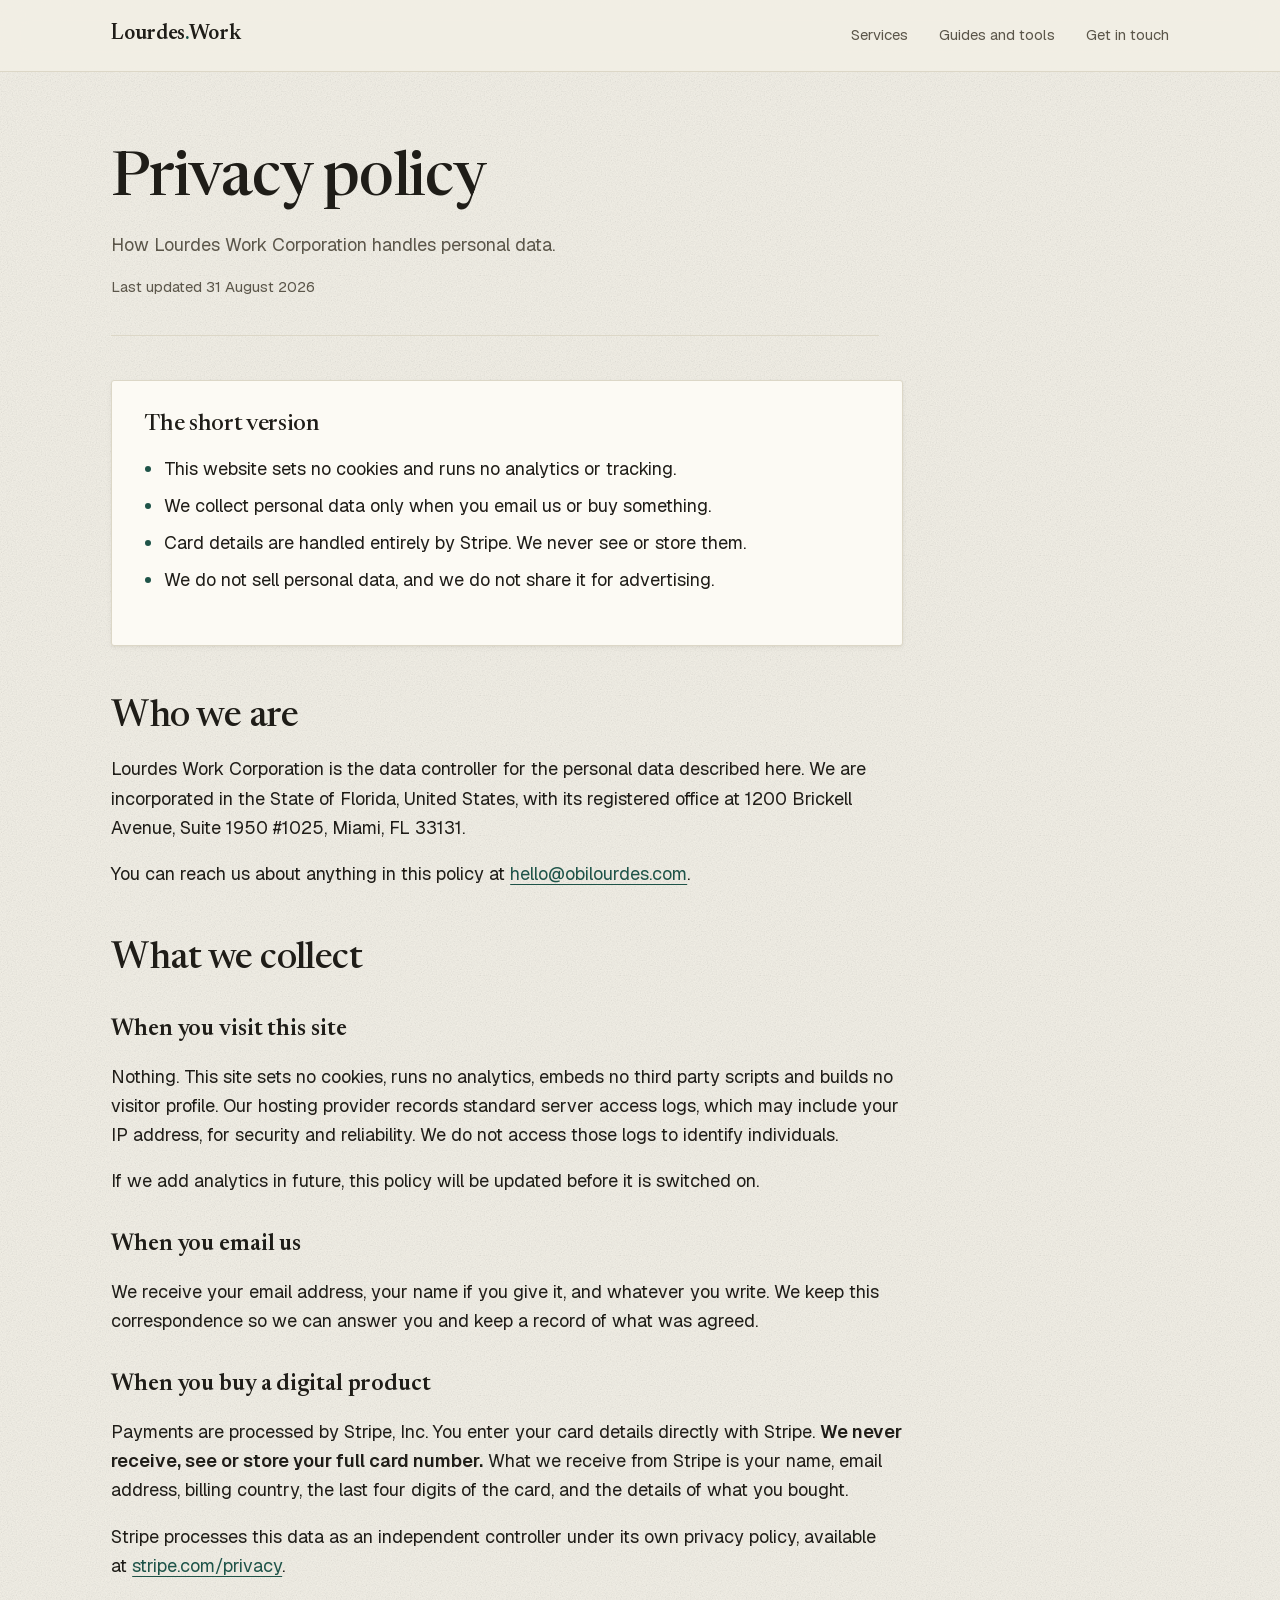
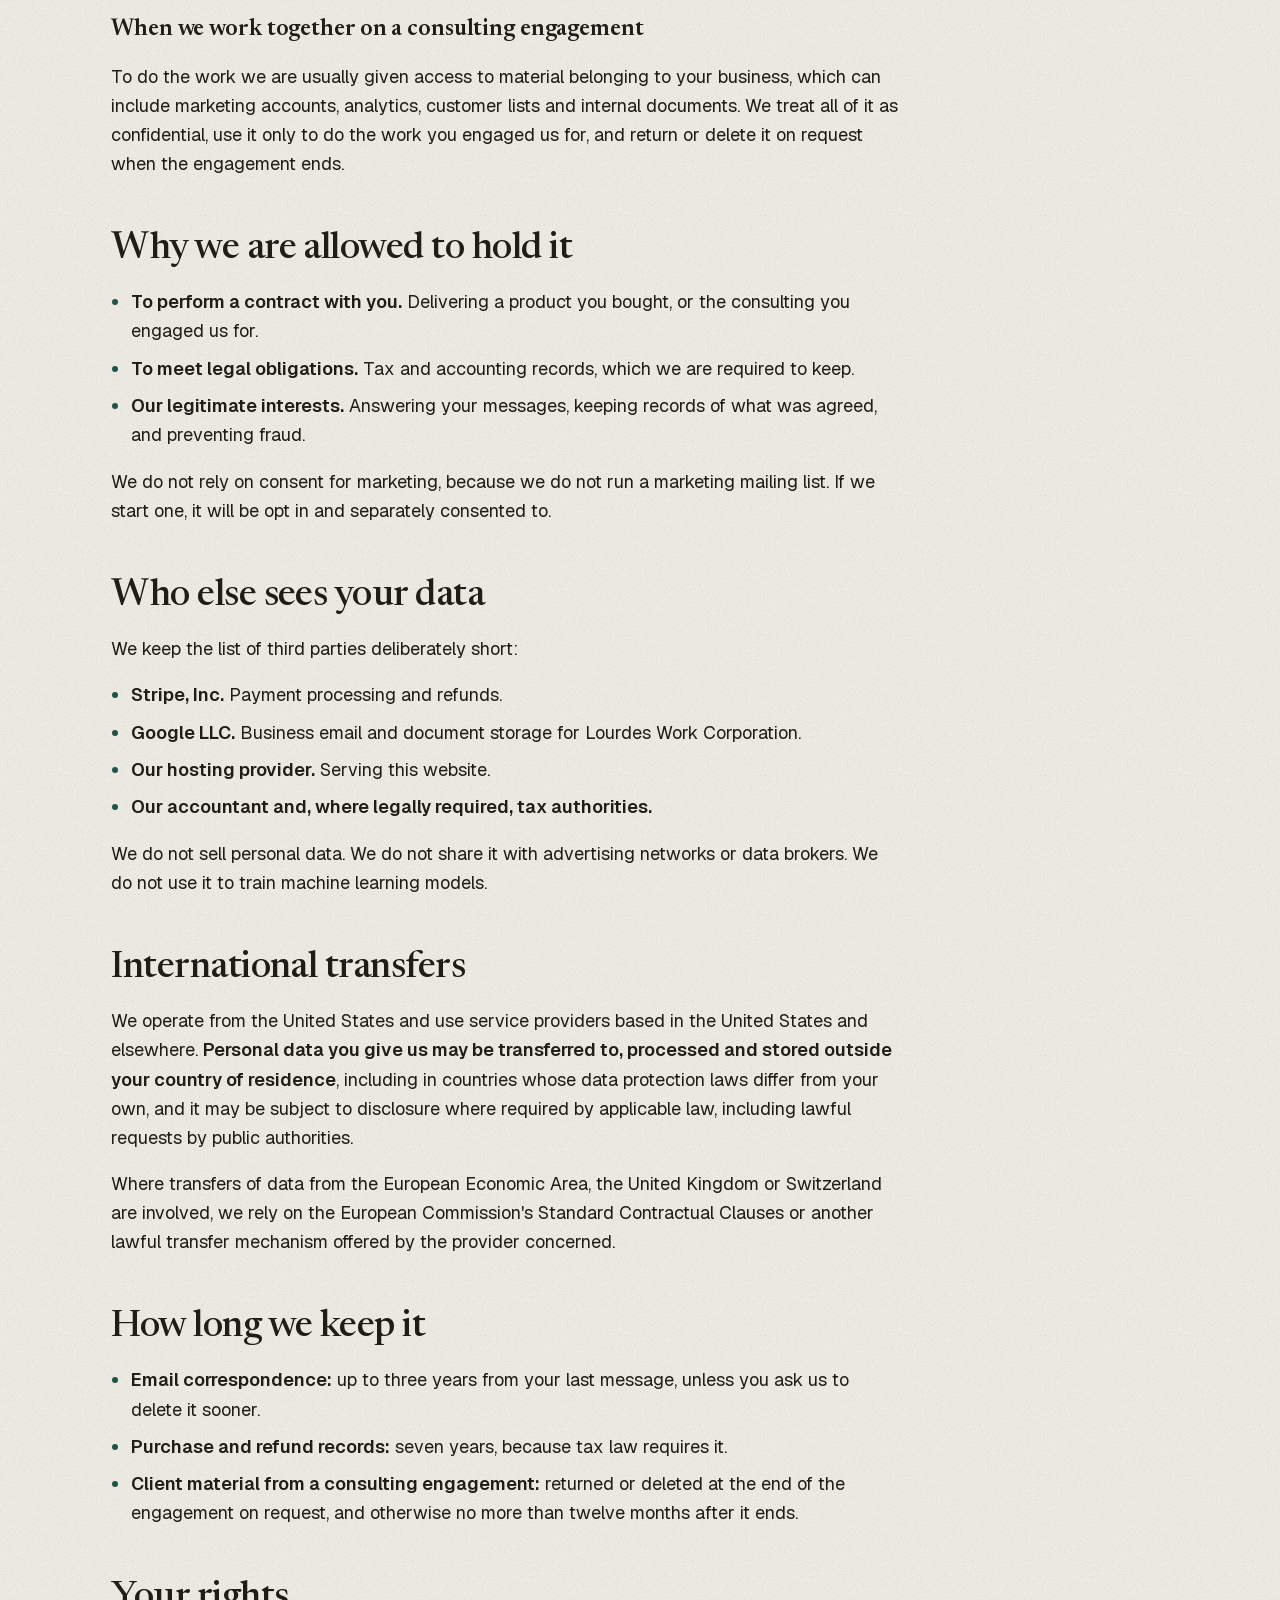
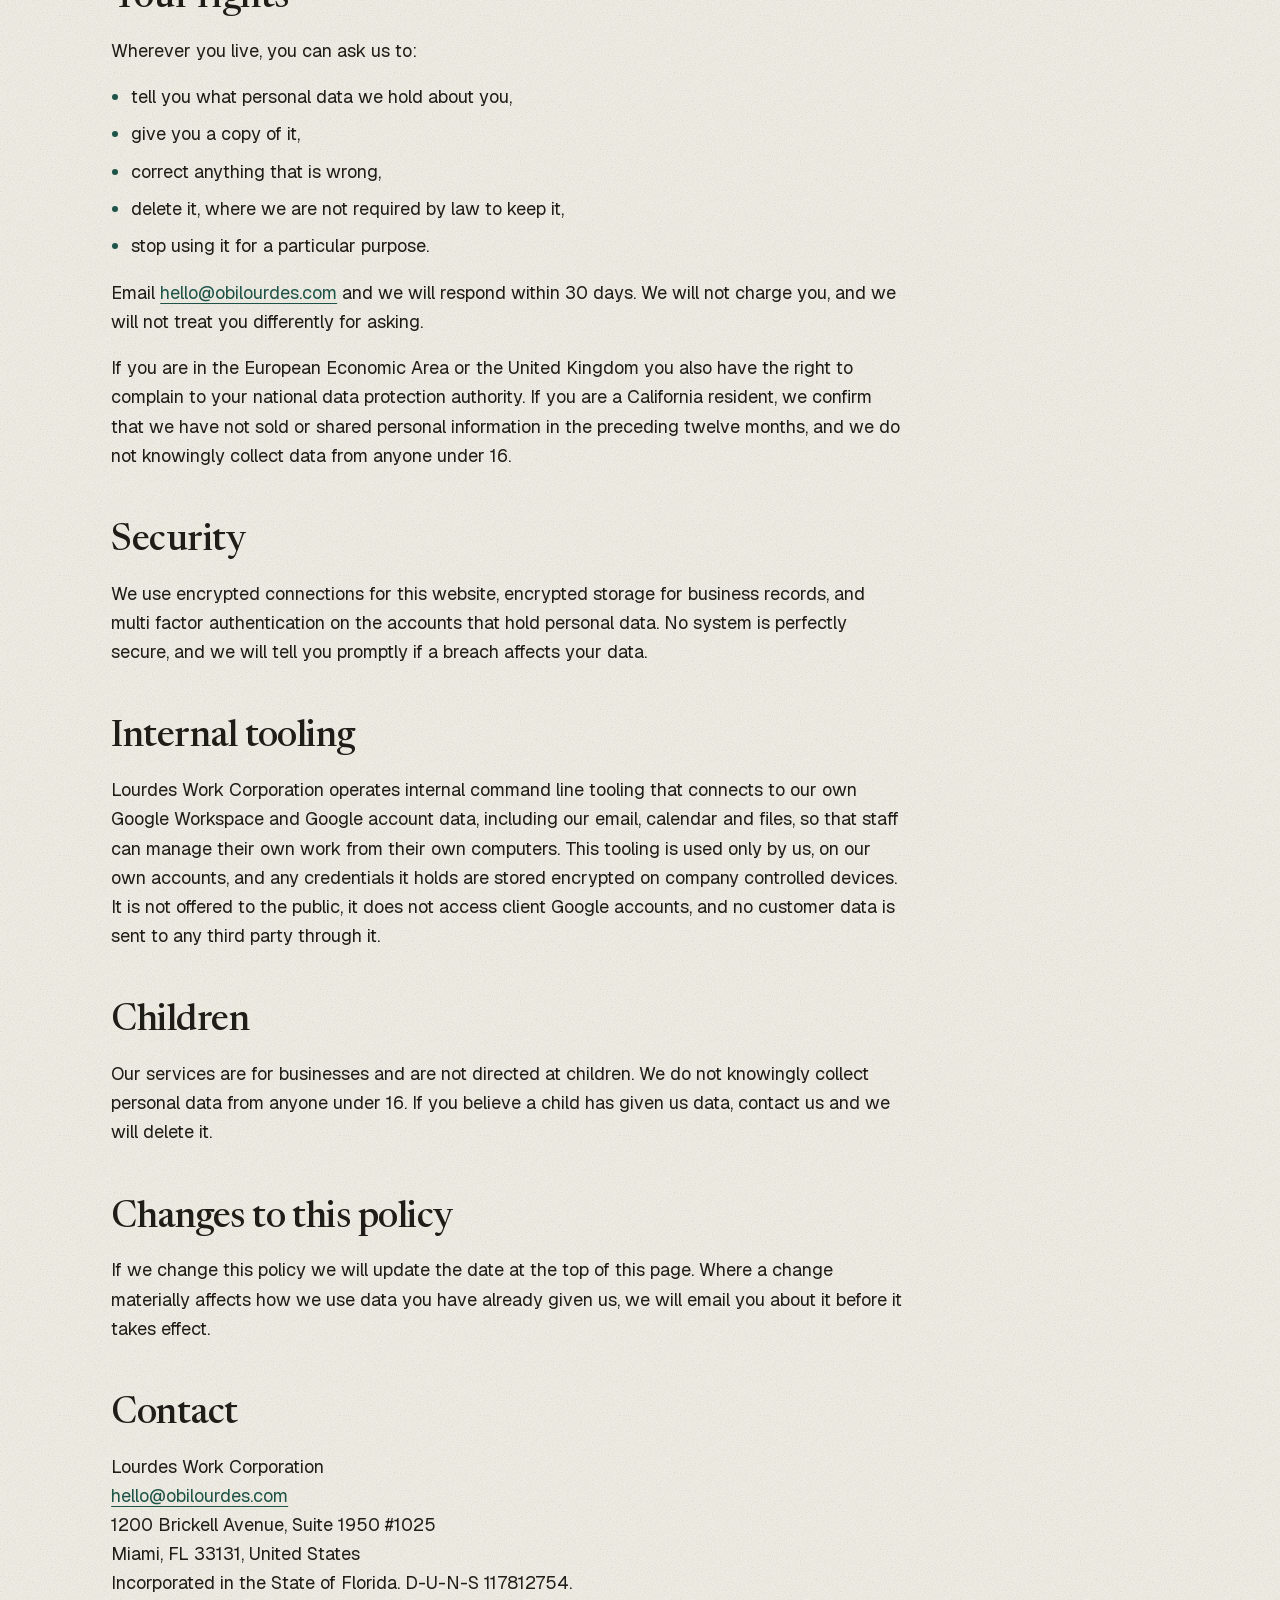
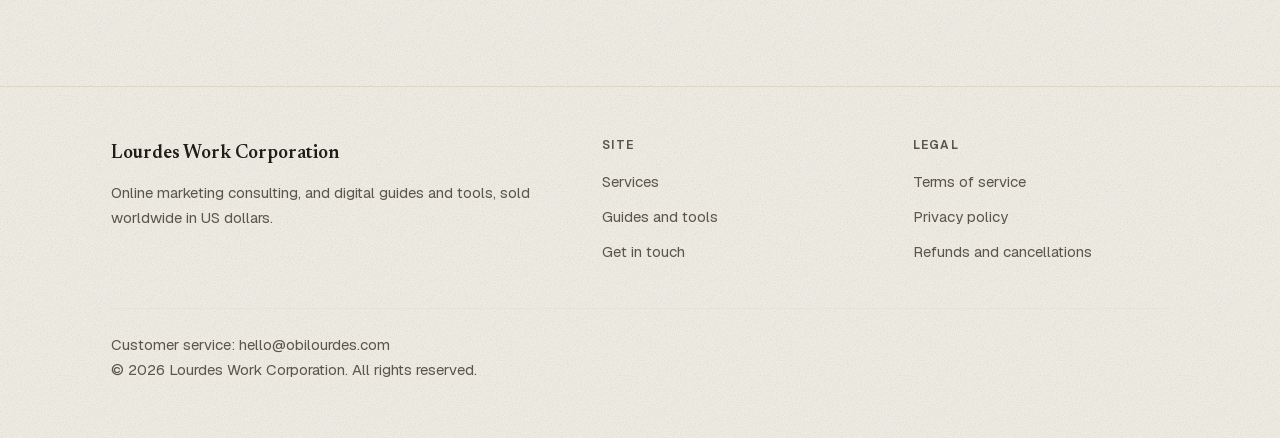
==== privacy.html @ 1709e202 "Site for Lourdes Work Corporation Static site: home, terms, privacy, refunds. Self-hosted Newsreader" ====
<!DOCTYPE html>
<html lang="en">
<head>
<meta charset="utf-8">
<meta name="viewport" content="width=device-width, initial-scale=1">
<title>Privacy policy | Lourdes Work Corporation</title>
<meta name="description" content="How Lourdes Work Corporation collects, uses and protects personal data, including payment data handled by Stripe and data accessed by internal tooling.">
<link rel="preload" href="fonts/newsreader-variable.woff2" as="font" type="font/woff2" crossorigin>
<link rel="preload" href="fonts/geist-variable.woff2" as="font" type="font/woff2" crossorigin>
<link rel="stylesheet" href="styles.css">
<link rel="icon" href="data:image/svg+xml,<svg xmlns='http://www.w3.org/2000/svg' viewBox='0 0 100 100'><rect width='100' height='100' rx='2' fill='%231E5348'/><text y='72' x='50' text-anchor='middle' font-family='system-ui' font-size='62' font-weight='600' fill='%23fff'>L</text></svg>">
</head>
<body>

<a class="skip" href="#main">Skip to content</a>

<header class="nav">
  <div class="shell">
    <a class="brand" href="/">Lourdes<em>.</em>Work</a>
    <nav class="nav-links" aria-label="Primary">
      <a href="index.html#services">Services</a>
      <a href="index.html#products" class="is-secondary">Guides and tools</a>
      <a href="index.html#contact">Get in touch</a>
    </nav>
  </div>
</header>

<main id="main" class="doc">
  <div class="shell">

    <div class="doc-head">
      <h1>Privacy policy</h1>
      <p>How Lourdes Work Corporation handles personal data.</p>
      <p class="updated">Last updated 31 August 2026</p>
    </div>

    <div class="doc-body">

      <div class="key-terms">
        <h2>The short version</h2>
        <ul>
          <li>This website sets no cookies and runs no analytics or tracking.</li>
          <li>We collect personal data only when you email us or buy something.</li>
          <li>Card details are handled entirely by Stripe. We never see or store them.</li>
          <li>We do not sell personal data, and we do not share it for advertising.</li>
        </ul>
      </div>

      <h2>Who we are</h2>
      <p>Lourdes Work Corporation is the data controller for the personal data described here. We are incorporated in the State of Florida, United States, with its registered office at 1200 Brickell Avenue, Suite 1950 #1025, Miami, FL 33131.</p>
      <p>You can reach us about anything in this policy at <a href="mailto:hello@obilourdes.com">hello@obilourdes.com</a>.</p>

      <h2>What we collect</h2>

      <h3>When you visit this site</h3>
      <p>Nothing. This site sets no cookies, runs no analytics, embeds no third party scripts and builds no visitor profile. Our hosting provider records standard server access logs, which may include your IP address, for security and reliability. We do not access those logs to identify individuals.</p>
      <p>If we add analytics in future, this policy will be updated before it is switched on.</p>

      <h3>When you email us</h3>
      <p>We receive your email address, your name if you give it, and whatever you write. We keep this correspondence so we can answer you and keep a record of what was agreed.</p>

      <h3>When you buy a digital product</h3>
      <p>Payments are processed by Stripe, Inc. You enter your card details directly with Stripe. <strong>We never receive, see or store your full card number.</strong> What we receive from Stripe is your name, email address, billing country, the last four digits of the card, and the details of what you bought.</p>
      <p>Stripe processes this data as an independent controller under its own privacy policy, available at <a href="https://stripe.com/privacy" rel="noopener">stripe.com/privacy</a>.</p>

      <h3>When we work together on a consulting engagement</h3>
      <p>To do the work we are usually given access to material belonging to your business, which can include marketing accounts, analytics, customer lists and internal documents. We treat all of it as confidential, use it only to do the work you engaged us for, and return or delete it on request when the engagement ends.</p>

      <h2>Why we are allowed to hold it</h2>
      <ul>
        <li><strong>To perform a contract with you.</strong> Delivering a product you bought, or the consulting you engaged us for.</li>
        <li><strong>To meet legal obligations.</strong> Tax and accounting records, which we are required to keep.</li>
        <li><strong>Our legitimate interests.</strong> Answering your messages, keeping records of what was agreed, and preventing fraud.</li>
      </ul>
      <p>We do not rely on consent for marketing, because we do not run a marketing mailing list. If we start one, it will be opt in and separately consented to.</p>

      <h2>Who else sees your data</h2>
      <p>We keep the list of third parties deliberately short:</p>
      <ul>
        <li><strong>Stripe, Inc.</strong> Payment processing and refunds.</li>
        <li><strong>Google LLC.</strong> Business email and document storage for Lourdes Work Corporation.</li>
        <li><strong>Our hosting provider.</strong> Serving this website.</li>
        <li><strong>Our accountant and, where legally required, tax authorities.</strong></li>
      </ul>
      <p>We do not sell personal data. We do not share it with advertising networks or data brokers. We do not use it to train machine learning models.</p>

      <h2>International transfers</h2>
      <p>We operate from the United States and use service providers based in the United States and elsewhere. <strong>Personal data you give us may be transferred to, processed and stored outside your country of residence</strong>, including in countries whose data protection laws differ from your own, and it may be subject to disclosure where required by applicable law, including lawful requests by public authorities.</p>
      <p>Where transfers of data from the European Economic Area, the United Kingdom or Switzerland are involved, we rely on the European Commission's Standard Contractual Clauses or another lawful transfer mechanism offered by the provider concerned.</p>

      <h2>How long we keep it</h2>
      <ul>
        <li><strong>Email correspondence:</strong> up to three years from your last message, unless you ask us to delete it sooner.</li>
        <li><strong>Purchase and refund records:</strong> seven years, because tax law requires it.</li>
        <li><strong>Client material from a consulting engagement:</strong> returned or deleted at the end of the engagement on request, and otherwise no more than twelve months after it ends.</li>
      </ul>

      <h2>Your rights</h2>
      <p>Wherever you live, you can ask us to:</p>
      <ul>
        <li>tell you what personal data we hold about you,</li>
        <li>give you a copy of it,</li>
        <li>correct anything that is wrong,</li>
        <li>delete it, where we are not required by law to keep it,</li>
        <li>stop using it for a particular purpose.</li>
      </ul>
      <p>Email <a href="mailto:hello@obilourdes.com">hello@obilourdes.com</a> and we will respond within 30 days. We will not charge you, and we will not treat you differently for asking.</p>
      <p>If you are in the European Economic Area or the United Kingdom you also have the right to complain to your national data protection authority. If you are a California resident, we confirm that we have not sold or shared personal information in the preceding twelve months, and we do not knowingly collect data from anyone under 16.</p>

      <h2>Security</h2>
      <p>We use encrypted connections for this website, encrypted storage for business records, and multi factor authentication on the accounts that hold personal data. No system is perfectly secure, and we will tell you promptly if a breach affects your data.</p>

      <h2>Internal tooling</h2>
      <p>Lourdes Work Corporation operates internal command line tooling that connects to our own Google Workspace and Google account data, including our email, calendar and files, so that staff can manage their own work from their own computers. This tooling is used only by us, on our own accounts, and any credentials it holds are stored encrypted on company controlled devices. It is not offered to the public, it does not access client Google accounts, and no customer data is sent to any third party through it.</p>

      <h2>Children</h2>
      <p>Our services are for businesses and are not directed at children. We do not knowingly collect personal data from anyone under 16. If you believe a child has given us data, contact us and we will delete it.</p>

      <h2>Changes to this policy</h2>
      <p>If we change this policy we will update the date at the top of this page. Where a change materially affects how we use data you have already given us, we will email you about it before it takes effect.</p>

      <h2>Contact</h2>
      <p>Lourdes Work Corporation<br>
      <a href="mailto:hello@obilourdes.com">hello@obilourdes.com</a><br>
      1200 Brickell Avenue, Suite 1950 #1025<br>
      Miami, FL 33131, United States<br>
      Incorporated in the State of Florida. D-U-N-S 117812754.</p>

    </div>
  </div>
</main>

<footer class="footer">
  <div class="shell">
    <div class="footer-grid">
      <div>
        <p class="legal-name">Lourdes Work Corporation</p>
        <p class="fine">Online marketing consulting, and digital guides and tools, sold worldwide in US dollars.</p>
      </div>
      <div>
        <h2>Site</h2>
        <ul>
          <li><a href="index.html#services">Services</a></li>
          <li><a href="index.html#products">Guides and tools</a></li>
          <li><a href="index.html#contact">Get in touch</a></li>
        </ul>
      </div>
      <div>
        <h2>Legal</h2>
        <ul>
          <li><a href="terms.html">Terms of service</a></li>
          <li><a href="privacy.html">Privacy policy</a></li>
          <li><a href="refunds.html">Refunds and cancellations</a></li>
        </ul>
      </div>
    </div>
    <div class="footer-base">
      <p>Customer service: <a href="mailto:hello@obilourdes.com">hello@obilourdes.com</a></p>
      <p>&copy; 2026 Lourdes Work Corporation. All rights reserved.</p>
    </div>
  </div>
</footer>

</body>
</html>
---- styles.css ----
/* Lourdes Work Corporation
   Design read: modern editorial site for a marketing consultancy that also
   sells digital products, read by prospective clients and by two compliance
   reviewers (Stripe, Google).
   Dials: DESIGN_VARIANCE 6 / MOTION_INTENSITY 3 / VISUAL_DENSITY 4.

   Serif is used deliberately, not by default. The brief names an editorial
   family and names serif headings, which is the documented exception. The
   face is Newsreader, chosen specifically because it is neither of the two
   display serifs banned as AI-favourites.

   Type pairing: Newsreader (editorial serif) for headings,
                 Geist (neo-grotesque) for body and interface.
   Surface: warm paper, no pure white anywhere, no pure black anywhere.
   Hand-written CSS. No framework, no build step. */

@font-face {
  font-family: 'Newsreader';
  src: url('fonts/newsreader-variable.woff2') format('woff2');
  font-weight: 200 800;
  font-style: normal;
  font-display: swap;
}
@font-face {
  font-family: 'Geist';
  src: url('fonts/geist-variable.woff2') format('woff2');
  font-weight: 100 900;
  font-style: normal;
  font-display: swap;
}

/* ── Tokens ─────────────────────────────────────────────
   One warm paper family. One accent, locked. One radius.
   Lighter surfaces read as raised, darker as recessed. */
:root {
  --paper:   #F2EFE5;
  --raised:  #FCFAF4;
  --sunken:  #E9E5D8;
  --rule:    #DCD7C7;
  --rule-soft: #E6E2D4;
  --ink:     #1F1D18;
  --ink-soft:#5B564A;
  --accent:  #1E5348;
  --accent-deep: #143A32;
  --on-accent: #FCFAF4;
  --tint:    #E4E6DC;

  --lift-1: 0 1px 2px rgba(58, 48, 26, 0.05), 0 2px 6px rgba(58, 48, 26, 0.04);
  --lift-2: 0 1px 2px rgba(58, 48, 26, 0.06), 0 6px 18px rgba(58, 48, 26, 0.07);
  --press:  inset 0 1px 2px rgba(58, 48, 26, 0.12);

  --radius: 3px;
  --measure: 64ch;
  --gutter: clamp(1.25rem, 4vw, 3.5rem);
  --shell: 1160px;

  --serif: 'Newsreader', ui-serif, Georgia, 'Times New Roman', serif;
  --sans: 'Geist', ui-sans-serif, system-ui, -apple-system, 'Segoe UI', Roboto, sans-serif;

  --step-0: clamp(1.0625rem, 1.02rem + 0.2vw, 1.125rem);
  --step-1: clamp(1.25rem, 1.17rem + 0.38vw, 1.4375rem);
  --step-2: clamp(1.75rem, 1.55rem + 0.95vw, 2.375rem);
  --step-3: clamp(2.25rem, 1.9rem + 1.7vw, 3.25rem);
  --step-4: clamp(2.5rem, 2.05rem + 2.2vw, 3.75rem);

  /* Warm paper grain. Sits behind content, never over text. */
  --grain: url("data:image/svg+xml,%3Csvg xmlns='http://www.w3.org/2000/svg' width='140' height='140'%3E%3Cfilter id='n'%3E%3CfeTurbulence type='fractalNoise' baseFrequency='0.8' numOctaves='3' stitchTiles='stitch'/%3E%3CfeColorMatrix type='saturate' values='0'/%3E%3C/filter%3E%3Crect width='140' height='140' filter='url(%23n)' opacity='0.28'/%3E%3C/svg%3E");
}

@media (prefers-color-scheme: dark) {
  :root {
    --paper:   #16150F;
    --raised:  #1F1D16;
    --sunken:  #100F0B;
    --rule:    #322E24;
    --rule-soft: #262319;
    --ink:     #EFEBDE;
    --ink-soft:#A29C8A;
    --accent:  #74BCA6;
    --accent-deep: #96D2BE;
    --on-accent: #10201B;
    --tint:    #1D2620;

    --lift-1: 0 1px 2px rgba(0, 0, 0, 0.4);
    --lift-2: 0 1px 2px rgba(0, 0, 0, 0.4), 0 8px 22px rgba(0, 0, 0, 0.36);
    --press:  inset 0 1px 3px rgba(0, 0, 0, 0.5);
  }
}

*, *::before, *::after { box-sizing: border-box; }

html { -webkit-text-size-adjust: 100%; scroll-behavior: smooth; }
@media (prefers-reduced-motion: reduce) {
  html { scroll-behavior: auto; }
  *, *::before, *::after { animation-duration: 0.01ms !important; transition-duration: 0.01ms !important; }
}

body {
  margin: 0;
  background-color: var(--paper);
  background-image: var(--grain);
  color: var(--ink);
  font-family: var(--sans);
  font-size: var(--step-0);
  line-height: 1.62;
  -webkit-font-smoothing: antialiased;
}

/* ── Editorial headings. Serif, restrained weight, tight tracking. ── */
h1, h2, h3 {
  margin: 0;
  font-family: var(--serif);
  font-weight: 500;
  font-variation-settings: 'opsz' 48;
  letter-spacing: -0.014em;
  line-height: 1.08;
  text-wrap: balance;
}
h1 { font-size: var(--step-4); font-variation-settings: 'opsz' 72; letter-spacing: -0.021em; }
h2 { font-size: var(--step-3); }
h3 { font-size: var(--step-1); font-weight: 600; font-variation-settings: 'opsz' 24; letter-spacing: -0.005em; line-height: 1.25; }
p  { margin: 0; max-width: var(--measure); text-wrap: pretty; }

a { color: var(--accent); text-underline-offset: 0.2em; text-decoration-thickness: 1px; }
a:hover { color: var(--accent-deep); }

:focus-visible { outline: 2px solid var(--accent); outline-offset: 3px; border-radius: var(--radius); }

.shell { width: 100%; max-width: var(--shell); margin-inline: auto; padding-inline: var(--gutter); }

.skip {
  position: absolute; left: -9999px;
  background: var(--accent); color: var(--on-accent);
  padding: 0.75rem 1rem; border-radius: var(--radius); z-index: 30;
}
.skip:focus { left: var(--gutter); top: 0.75rem; }

/* Small-caps metadata label, set in the grotesque against the serif. */
.label {
  font-family: var(--sans);
  font-size: 0.75rem; font-weight: 600;
  letter-spacing: 0.09em; text-transform: uppercase;
  color: var(--ink-soft);
}

/* ── Masthead. One line, 72px. ── */
.nav {
  position: sticky; top: 0; z-index: 20;
  height: 72px; display: flex; align-items: center;
  background: color-mix(in srgb, var(--paper) 90%, transparent);
  backdrop-filter: saturate(1.3) blur(12px);
  border-bottom: 1px solid var(--rule);
}
.nav .shell { display: flex; align-items: center; justify-content: space-between; gap: 1.5rem; }
.brand {
  font-family: var(--serif); font-weight: 600;
  font-size: 1.3125rem; letter-spacing: -0.015em;
  color: var(--ink); text-decoration: none; white-space: nowrap;
}
.brand em { font-style: normal; color: var(--accent); }
.nav-links { display: flex; align-items: center; gap: clamp(1.125rem, 2.4vw, 2.25rem); }
.nav-links a { color: var(--ink-soft); text-decoration: none; font-size: 0.9375rem; white-space: nowrap; }
.nav-links a:hover { color: var(--ink); }
@media (max-width: 640px) { .nav-links .is-secondary { display: none; } }

/* ── Tactile buttons. Raised, then genuinely compress on press. ── */
.btn {
  display: inline-flex; align-items: center; justify-content: center;
  padding: 0.8125rem 1.5rem;
  font-family: var(--sans); font-weight: 500; font-size: 0.9375rem;
  border-radius: var(--radius); border: 1px solid transparent;
  text-decoration: none; white-space: nowrap; cursor: pointer;
  box-shadow: var(--lift-1);
  transition: box-shadow 0.16s ease, transform 0.1s ease, background-color 0.16s ease;
}
.btn-primary { background: var(--accent); color: var(--on-accent); }
.btn-primary:hover { background: var(--accent-deep); color: var(--on-accent); box-shadow: var(--lift-2); }
.btn-quiet { background: var(--raised); border-color: var(--rule); color: var(--ink); }
.btn-quiet:hover { border-color: var(--ink-soft); box-shadow: var(--lift-2); }
.btn:active { transform: translateY(1px); box-shadow: var(--press); }

/* ── Hero. Asymmetric, not centered. ── */
.hero { padding-block: clamp(3.5rem, 8vw, 6.5rem) clamp(3rem, 7vw, 5.5rem); }
.hero-grid { display: grid; gap: clamp(2rem, 5vw, 4.5rem); align-items: start; }
@media (min-width: 900px) { .hero-grid { grid-template-columns: 1.75fr 1fr; } }
.hero p.lede {
  font-family: var(--serif); font-size: var(--step-1);
  font-variation-settings: 'opsz' 28; line-height: 1.45;
  color: var(--ink-soft); margin-top: 1.75rem; max-width: 34ch;
}
.hero-actions { display: flex; flex-wrap: wrap; gap: 0.75rem; margin-top: 2.5rem; }

.hero-aside { display: grid; gap: 1.75rem; align-content: start; padding-top: 0.75rem; }
.hero-aside > div { border-top: 1px solid var(--rule); padding-top: 1rem; }
.hero-aside dt { margin-bottom: 0.4rem; }
.hero-aside dd { margin: 0; color: var(--ink-soft); font-size: 0.9375rem; line-height: 1.55; }

/* ── Section frame ── */
.section { padding-block: clamp(3.5rem, 7vw, 6rem); border-top: 1px solid var(--rule); }
.section-head { max-width: var(--measure); margin-bottom: clamp(2.25rem, 4vw, 3.25rem); }
.section-head p { color: var(--ink-soft); margin-top: 1.125rem; }

/* ── Services. Asymmetric stack, lead item wider. Not equal cards. ── */
.services { list-style: none; margin: 0; padding: 0; display: grid; gap: 2.75rem; }
@media (min-width: 860px) {
  .services { grid-template-columns: repeat(6, 1fr); column-gap: 3.5rem; row-gap: 3.5rem; }
  .services > li:nth-child(1) { grid-column: span 6; }
  .services > li:nth-child(2) { grid-column: span 3; }
  .services > li:nth-child(3) { grid-column: span 3; }
}
.services > li { border-top: 1px solid var(--rule); padding-top: 1.375rem; }
.services h3 + p { margin-top: 0.875rem; color: var(--ink-soft); }
.services > li:nth-child(1) h3 { font-size: var(--step-2); font-weight: 500; font-variation-settings: 'opsz' 40; letter-spacing: -0.012em; }
.services > li:nth-child(1) p { max-width: 68ch; }

/* ── Products. Raised paper cards. Two-up, unequal. ── */
.products { display: grid; gap: 1.75rem; }
@media (min-width: 860px) { .products { grid-template-columns: 1.2fr 1fr; gap: 2rem; } }
.product {
  background: var(--raised); border: 1px solid var(--rule);
  border-radius: var(--radius); box-shadow: var(--lift-1);
  padding: clamp(1.625rem, 3vw, 2.5rem);
}
.product p { margin-top: 1rem; color: var(--ink-soft); }
.product ul { margin: 1.5rem 0 0; padding: 0; list-style: none; display: grid; gap: 0.75rem; }
.product li { padding-left: 1.25rem; position: relative; color: var(--ink-soft); font-size: 0.9375rem; }
.product li::before {
  content: ''; position: absolute; left: 0; top: 0.68em;
  width: 9px; height: 1px; background: var(--accent);
}

/* ── Approach. Editorial prose column with a pull quote. ── */
.approach { max-width: 66ch; display: grid; gap: 1.625rem; }
.approach p { max-width: none; }
.pull {
  font-family: var(--serif); font-size: var(--step-1);
  font-variation-settings: 'opsz' 32; line-height: 1.42;
  color: var(--ink);
  border-left: 2px solid var(--accent);
  padding: 0.375rem 0 0.375rem 1.5rem;
  margin-block: 0.5rem;
}

/* ── Contact. Recessed band. ── */
.contact { background: var(--sunken); border-top: 1px solid var(--rule); }
.contact-inner { padding-block: clamp(3.5rem, 7vw, 5.5rem); display: grid; gap: 2rem; }
@media (min-width: 860px) { .contact-inner { grid-template-columns: 1fr auto; align-items: center; gap: 3.5rem; } }
.contact p { color: var(--ink-soft); margin-top: 1rem; }
.contact-mail {
  display: inline-block; margin-top: 1.375rem;
  font-family: var(--serif); font-size: var(--step-2); font-weight: 500;
  font-variation-settings: 'opsz' 40; letter-spacing: -0.012em;
  color: var(--accent); text-decoration: none;
}
.contact-mail:hover { text-decoration: underline; }

/* ── Footer ── */
.footer { border-top: 1px solid var(--rule); padding-block: 3.25rem 3.5rem; font-size: 0.9375rem; }
.footer-grid { display: grid; gap: 2.5rem; }
@media (min-width: 760px) { .footer-grid { grid-template-columns: 1.7fr 1fr 1fr; gap: 3.5rem; } }
.footer h2 { font-family: var(--sans); font-size: 0.75rem; font-weight: 600; letter-spacing: 0.09em; text-transform: uppercase; color: var(--ink-soft); margin-bottom: 1.125rem; }
.footer ul { list-style: none; margin: 0; padding: 0; display: grid; gap: 0.6875rem; }
.footer a { color: var(--ink-soft); text-decoration: none; }
.footer a:hover { color: var(--ink); text-decoration: underline; }
.footer .legal-name { font-family: var(--serif); font-size: 1.1875rem; font-weight: 600; color: var(--ink); }
.footer .fine { color: var(--ink-soft); max-width: 44ch; margin-top: 0.75rem; }
.footer-base { margin-top: 2.75rem; padding-top: 1.5rem; border-top: 1px solid var(--rule-soft); color: var(--ink-soft); }

/* ── Legal document pages ── */
.doc { padding-block: clamp(3rem, 6vw, 5rem) clamp(3.5rem, 7vw, 5.5rem); }
.doc-head { max-width: var(--measure); padding-bottom: 2.25rem; border-bottom: 1px solid var(--rule); margin-bottom: 2.75rem; }
.doc-head p { color: var(--ink-soft); margin-top: 1rem; }
.doc-body { max-width: 66ch; }
.doc-body h2 { font-size: var(--step-2); margin-top: 3.25rem; }
.doc-body h2:first-child { margin-top: 0; }
.doc-body h3 { margin-top: 2.25rem; }
.doc-body p, .doc-body ul, .doc-body ol { margin-top: 1.0625rem; max-width: none; }
.doc-body ul, .doc-body ol { padding-left: 1.25rem; }
.doc-body li { margin-top: 0.5rem; }
.doc-body li::marker { color: var(--accent); }
.doc-body strong { font-weight: 600; }

.key-terms {
  background: var(--raised); border: 1px solid var(--rule);
  border-radius: var(--radius); box-shadow: var(--lift-1);
  padding: clamp(1.5rem, 3vw, 2rem); margin-top: 2.25rem;
}
.key-terms h2 { margin-top: 0; font-size: var(--step-1); }
.key-terms ul { margin-top: 1rem; }

.updated { color: var(--ink-soft); font-size: 0.9375rem; }

/* Fill-before-publish marker. Loud on purpose. */
.fill {
  background: #FFF0B8; color: #57430B;
  border-bottom: 2px solid #DCB43A; padding: 0 0.2em; font-weight: 600;
}
@media (prefers-color-scheme: dark) {
  .fill { background: #453604; color: #FFE9A6; border-bottom-color: #C0A030; }
}
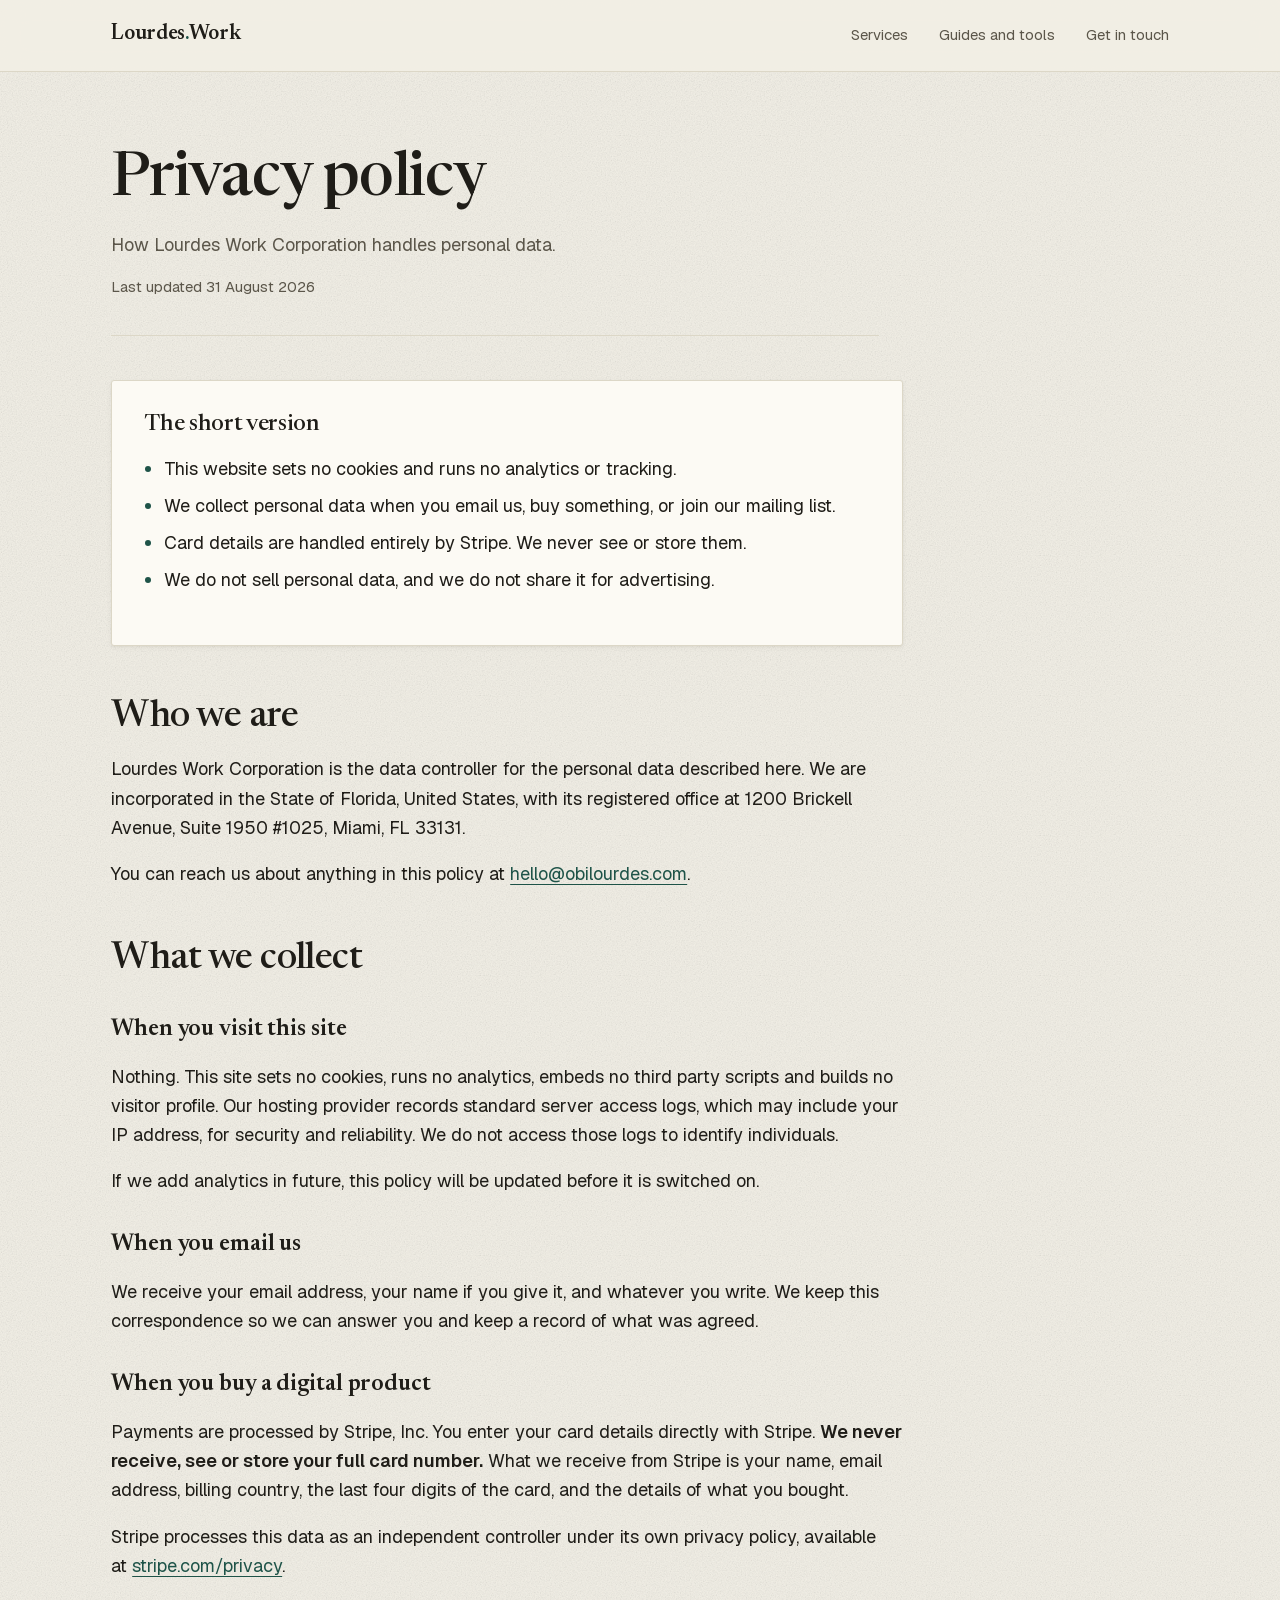
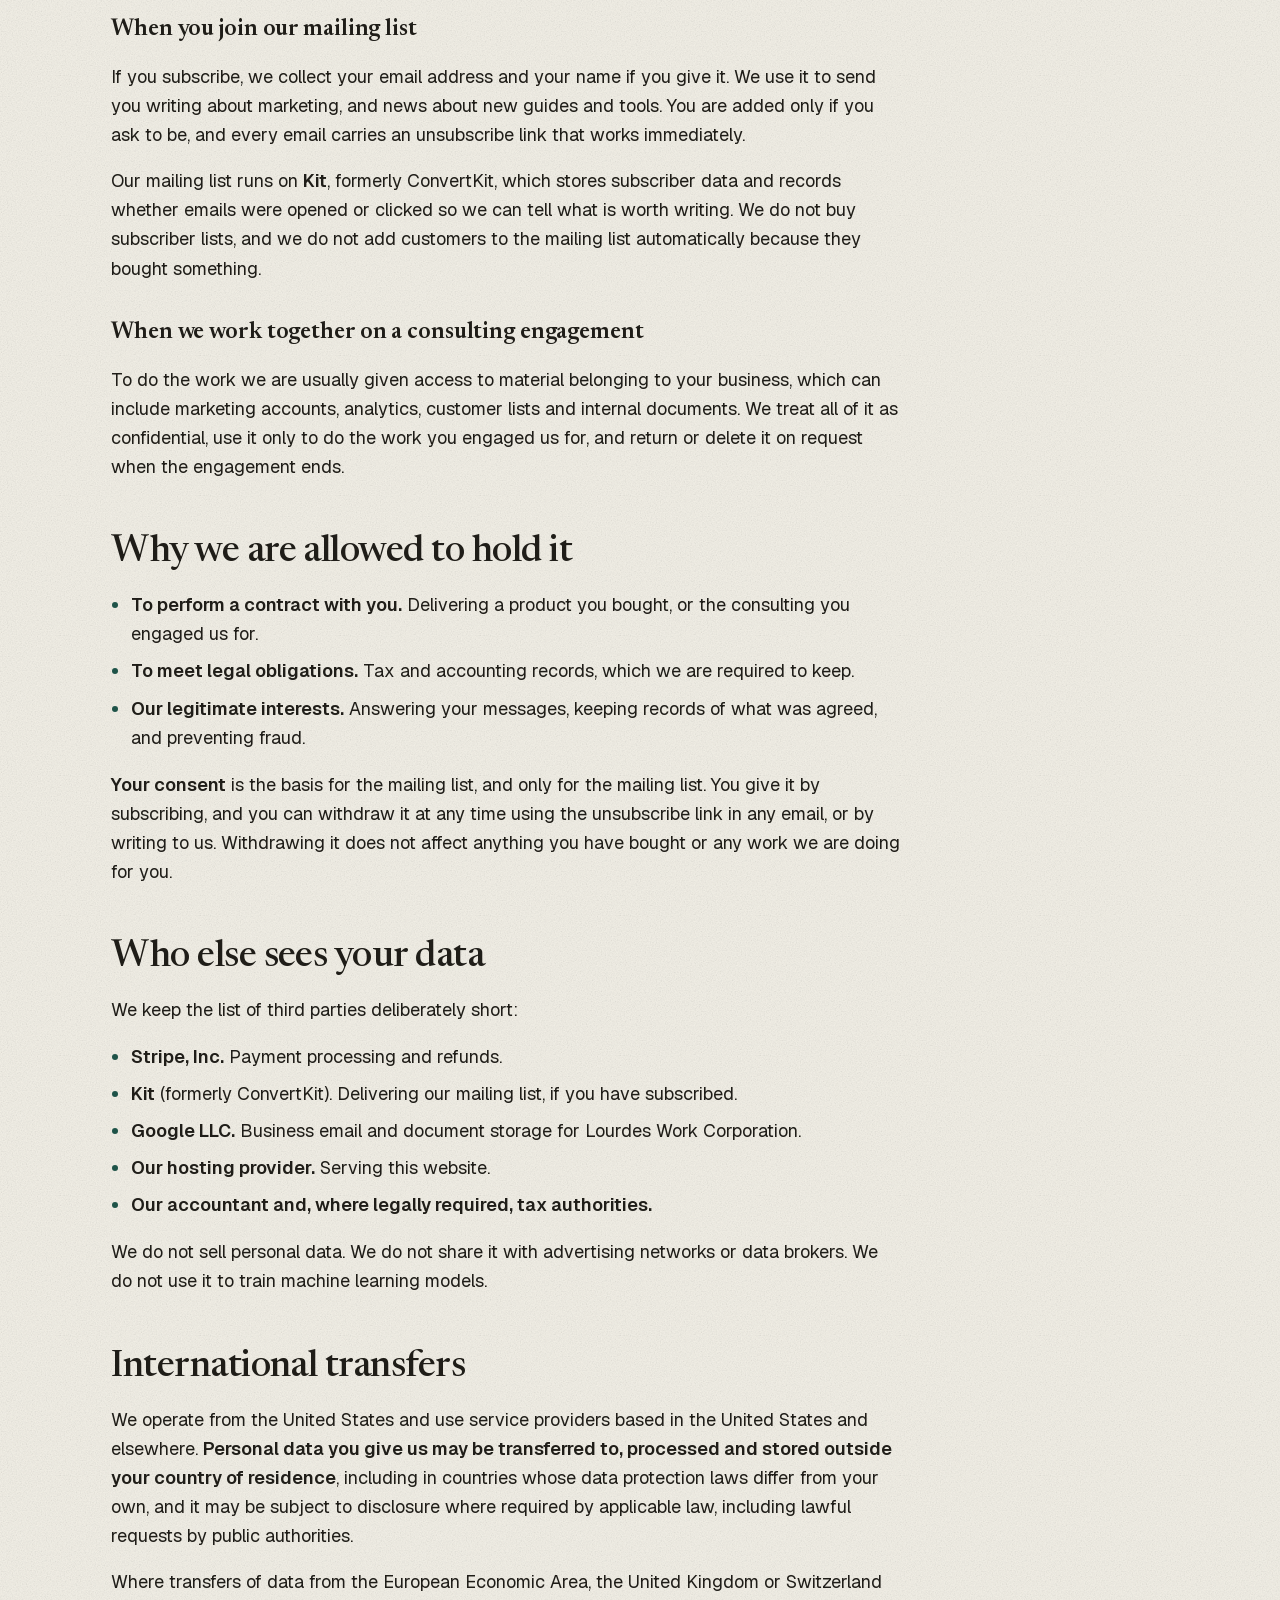
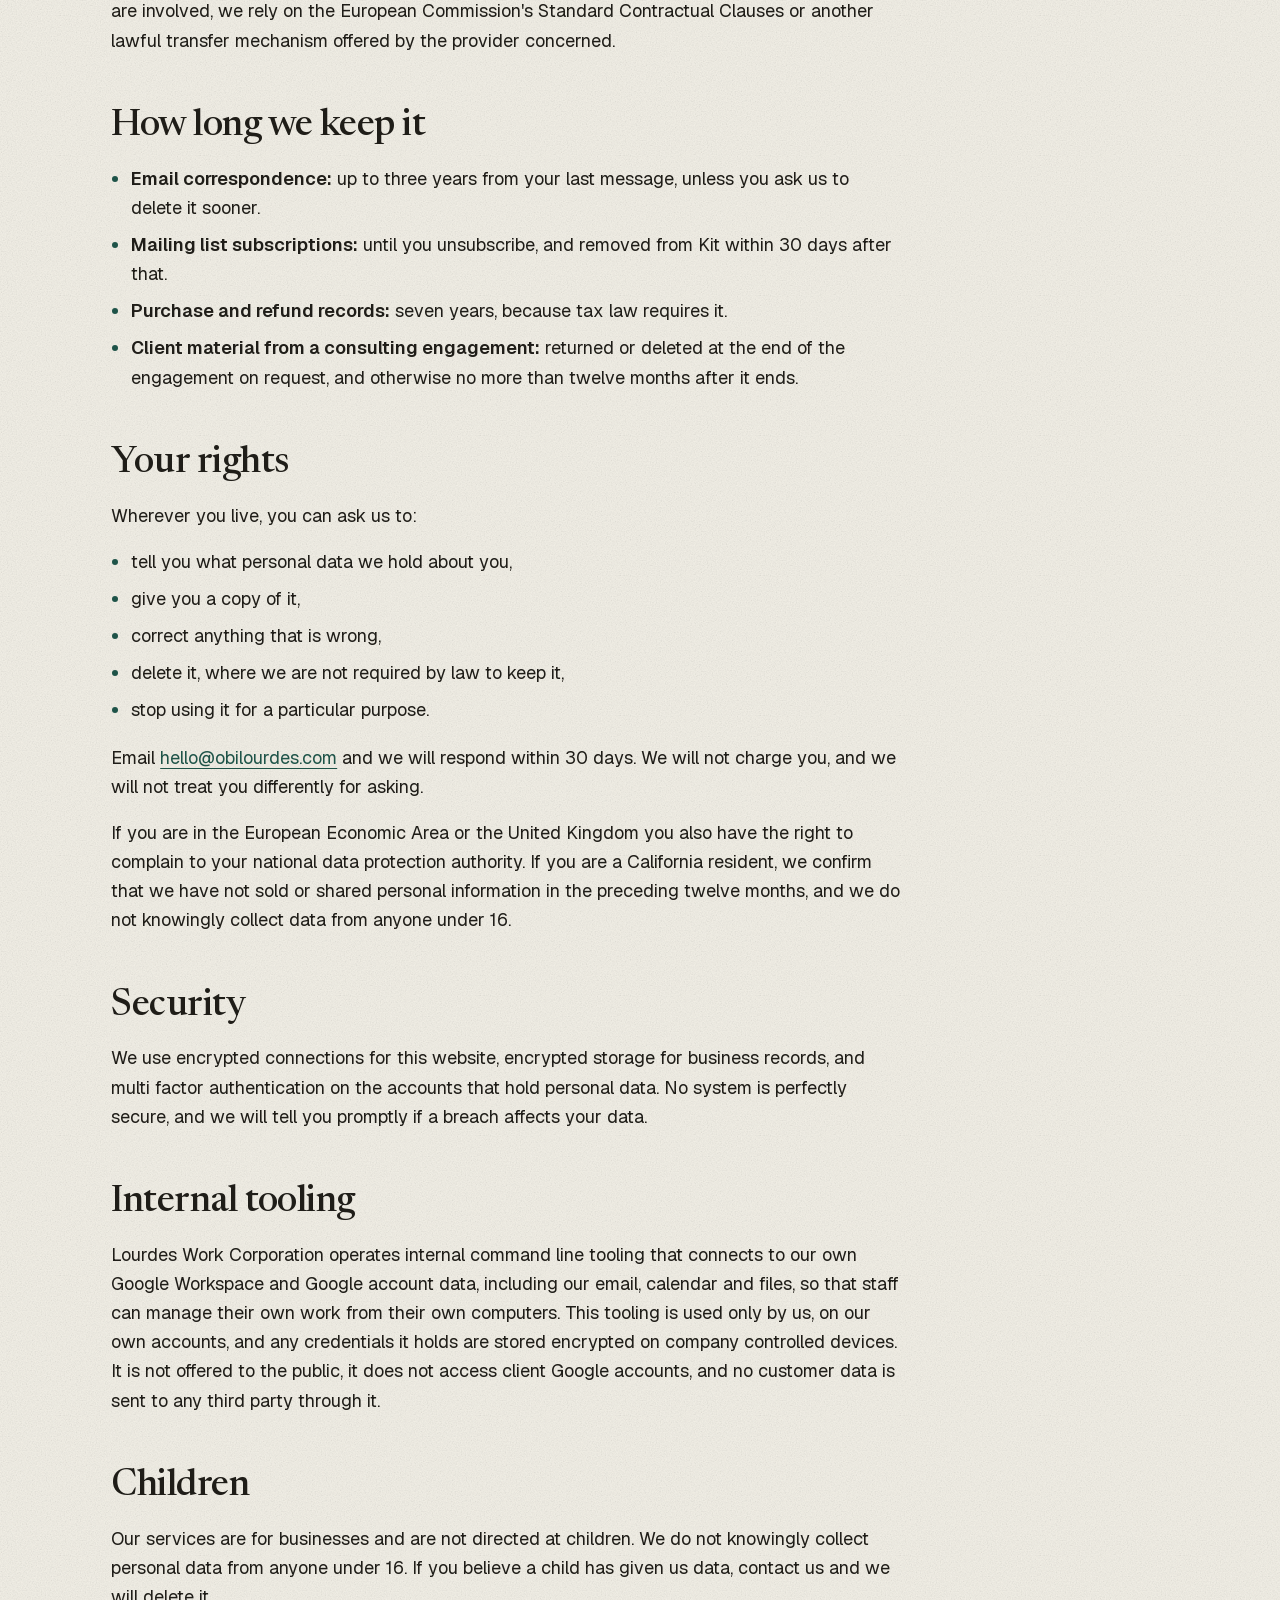
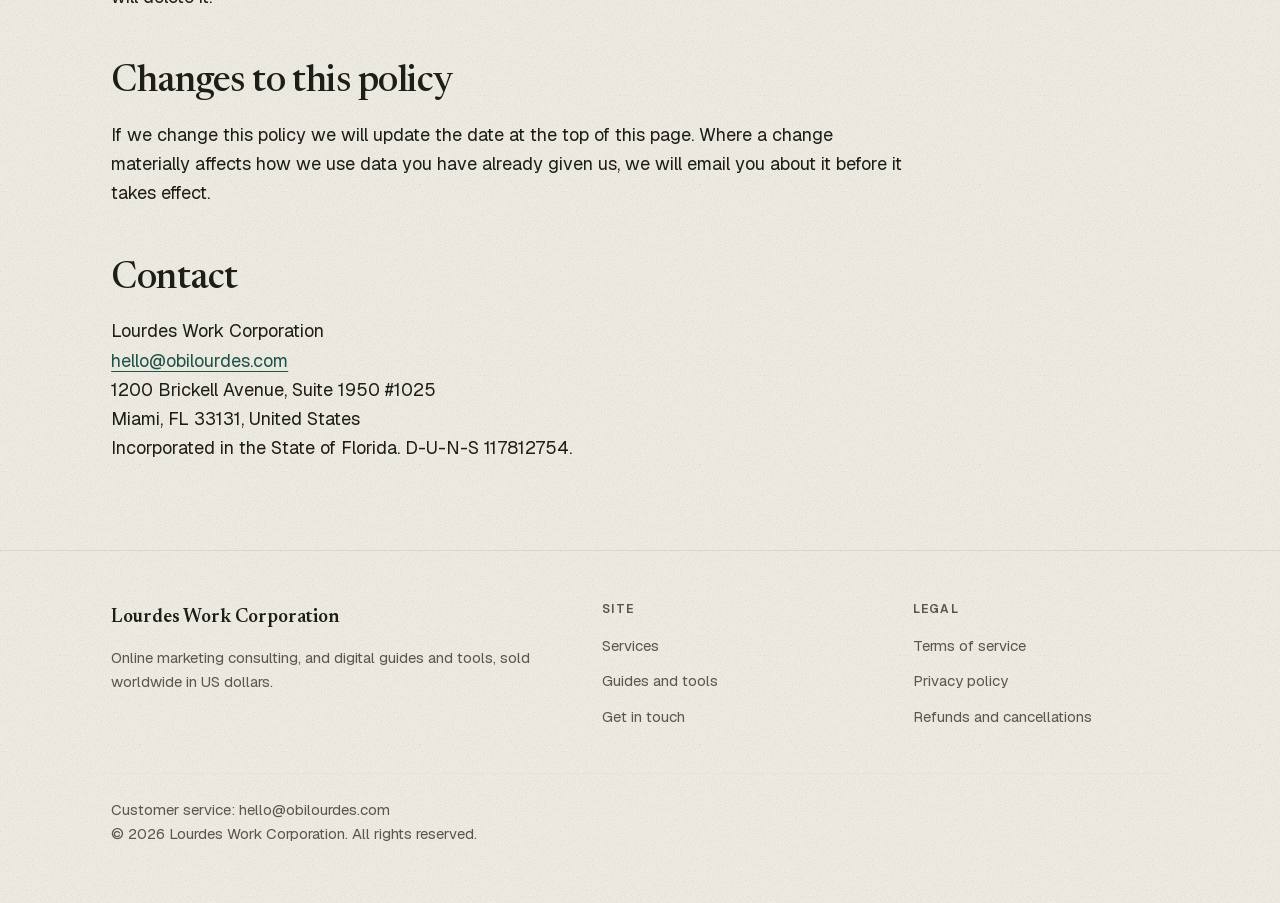
==== commit ec9ed015: "Privacy policy: disclose the Kit mailing list The zone carries ConvertKit DKIM and SPF records, so m" ====
--- a/privacy.html
+++ b/privacy.html
@@ -40,7 +40,7 @@
         <h2>The short version</h2>
         <ul>
           <li>This website sets no cookies and runs no analytics or tracking.</li>
-          <li>We collect personal data only when you email us or buy something.</li>
+          <li>We collect personal data when you email us, buy something, or join our mailing list.</li>
           <li>Card details are handled entirely by Stripe. We never see or store them.</li>
           <li>We do not sell personal data, and we do not share it for advertising.</li>
         </ul>
@@ -63,6 +63,10 @@
       <p>Payments are processed by Stripe, Inc. You enter your card details directly with Stripe. <strong>We never receive, see or store your full card number.</strong> What we receive from Stripe is your name, email address, billing country, the last four digits of the card, and the details of what you bought.</p>
       <p>Stripe processes this data as an independent controller under its own privacy policy, available at <a href="https://stripe.com/privacy" rel="noopener">stripe.com/privacy</a>.</p>
 
+      <h3>When you join our mailing list</h3>
+      <p>If you subscribe, we collect your email address and your name if you give it. We use it to send you writing about marketing, and news about new guides and tools. You are added only if you ask to be, and every email carries an unsubscribe link that works immediately.</p>
+      <p>Our mailing list runs on <strong>Kit</strong>, formerly ConvertKit, which stores subscriber data and records whether emails were opened or clicked so we can tell what is worth writing. We do not buy subscriber lists, and we do not add customers to the mailing list automatically because they bought something.</p>
+
       <h3>When we work together on a consulting engagement</h3>
       <p>To do the work we are usually given access to material belonging to your business, which can include marketing accounts, analytics, customer lists and internal documents. We treat all of it as confidential, use it only to do the work you engaged us for, and return or delete it on request when the engagement ends.</p>
 
@@ -72,12 +76,13 @@
         <li><strong>To meet legal obligations.</strong> Tax and accounting records, which we are required to keep.</li>
         <li><strong>Our legitimate interests.</strong> Answering your messages, keeping records of what was agreed, and preventing fraud.</li>
       </ul>
-      <p>We do not rely on consent for marketing, because we do not run a marketing mailing list. If we start one, it will be opt in and separately consented to.</p>
+      <p><strong>Your consent</strong> is the basis for the mailing list, and only for the mailing list. You give it by subscribing, and you can withdraw it at any time using the unsubscribe link in any email, or by writing to us. Withdrawing it does not affect anything you have bought or any work we are doing for you.</p>
 
       <h2>Who else sees your data</h2>
       <p>We keep the list of third parties deliberately short:</p>
       <ul>
         <li><strong>Stripe, Inc.</strong> Payment processing and refunds.</li>
+        <li><strong>Kit</strong> (formerly ConvertKit). Delivering our mailing list, if you have subscribed.</li>
         <li><strong>Google LLC.</strong> Business email and document storage for Lourdes Work Corporation.</li>
         <li><strong>Our hosting provider.</strong> Serving this website.</li>
         <li><strong>Our accountant and, where legally required, tax authorities.</strong></li>
@@ -91,6 +96,7 @@
       <h2>How long we keep it</h2>
       <ul>
         <li><strong>Email correspondence:</strong> up to three years from your last message, unless you ask us to delete it sooner.</li>
+        <li><strong>Mailing list subscriptions:</strong> until you unsubscribe, and removed from Kit within 30 days after that.</li>
         <li><strong>Purchase and refund records:</strong> seven years, because tax law requires it.</li>
         <li><strong>Client material from a consulting engagement:</strong> returned or deleted at the end of the engagement on request, and otherwise no more than twelve months after it ends.</li>
       </ul>
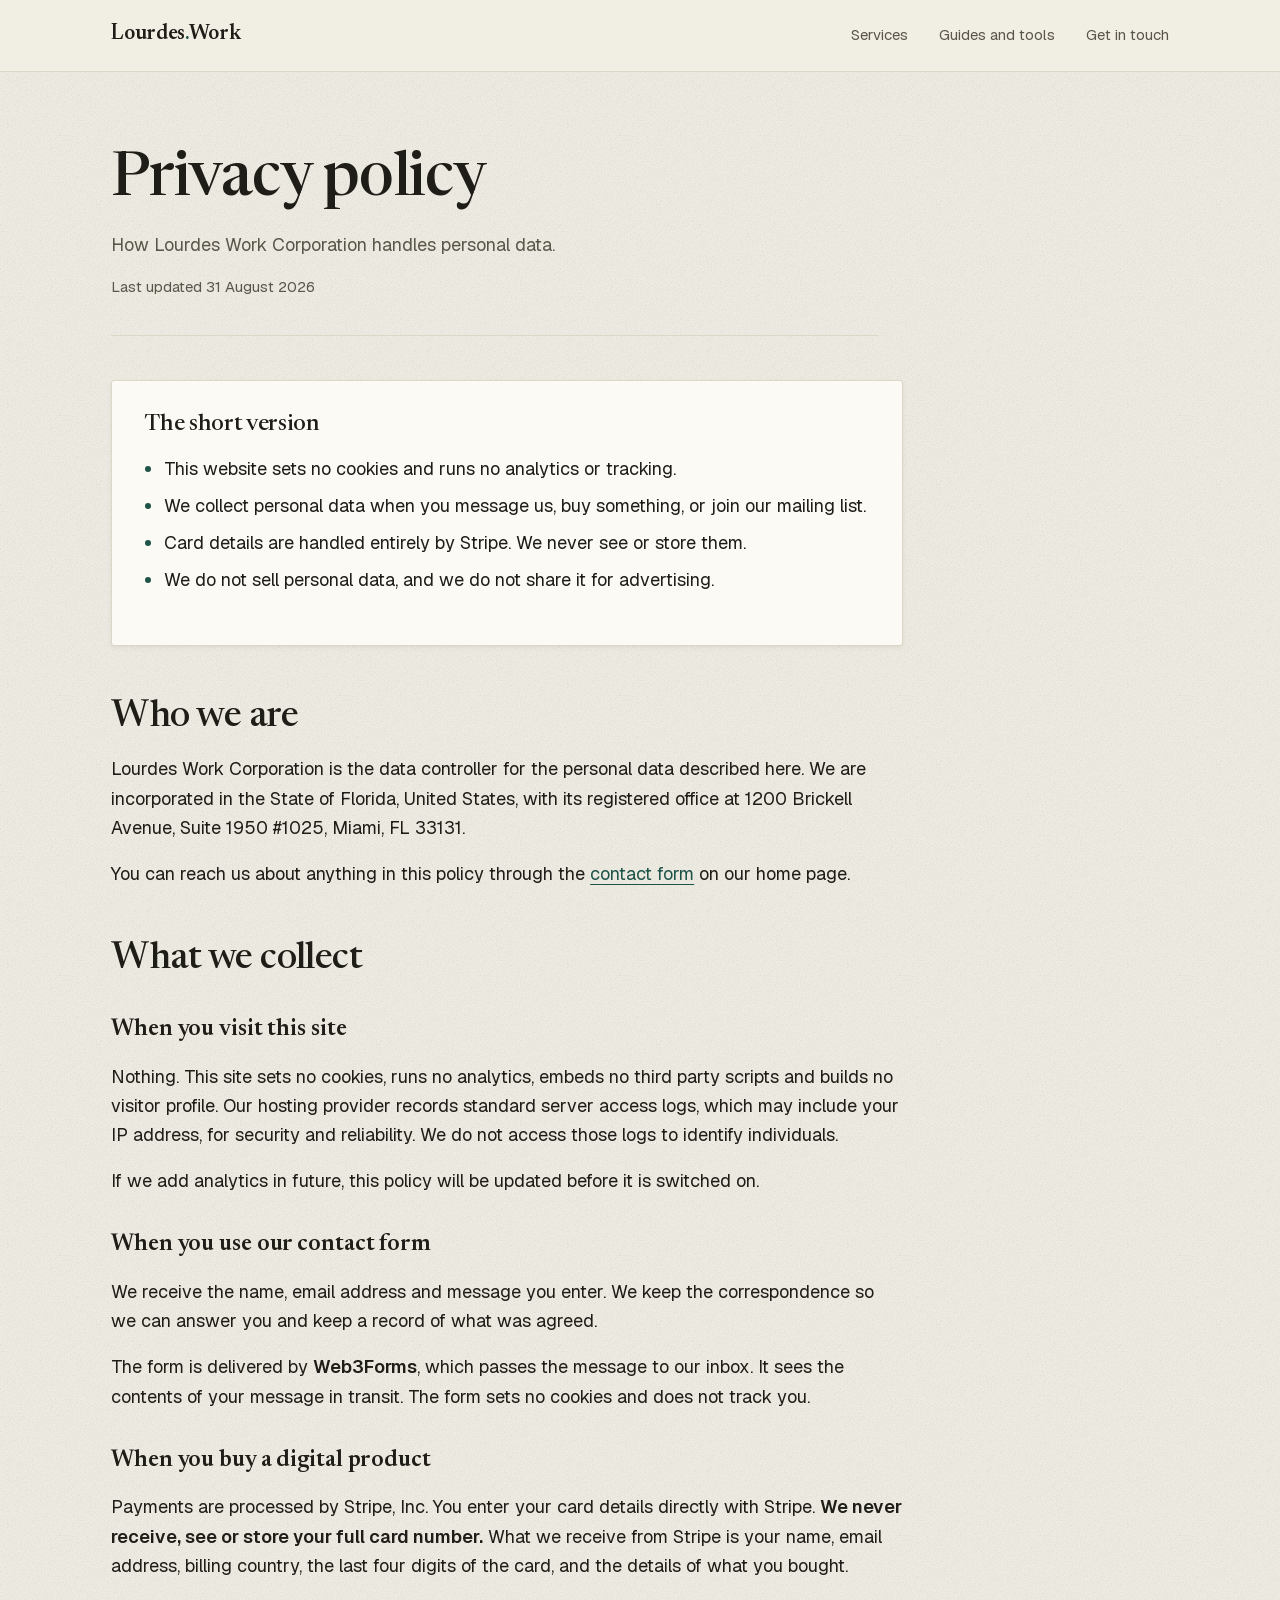
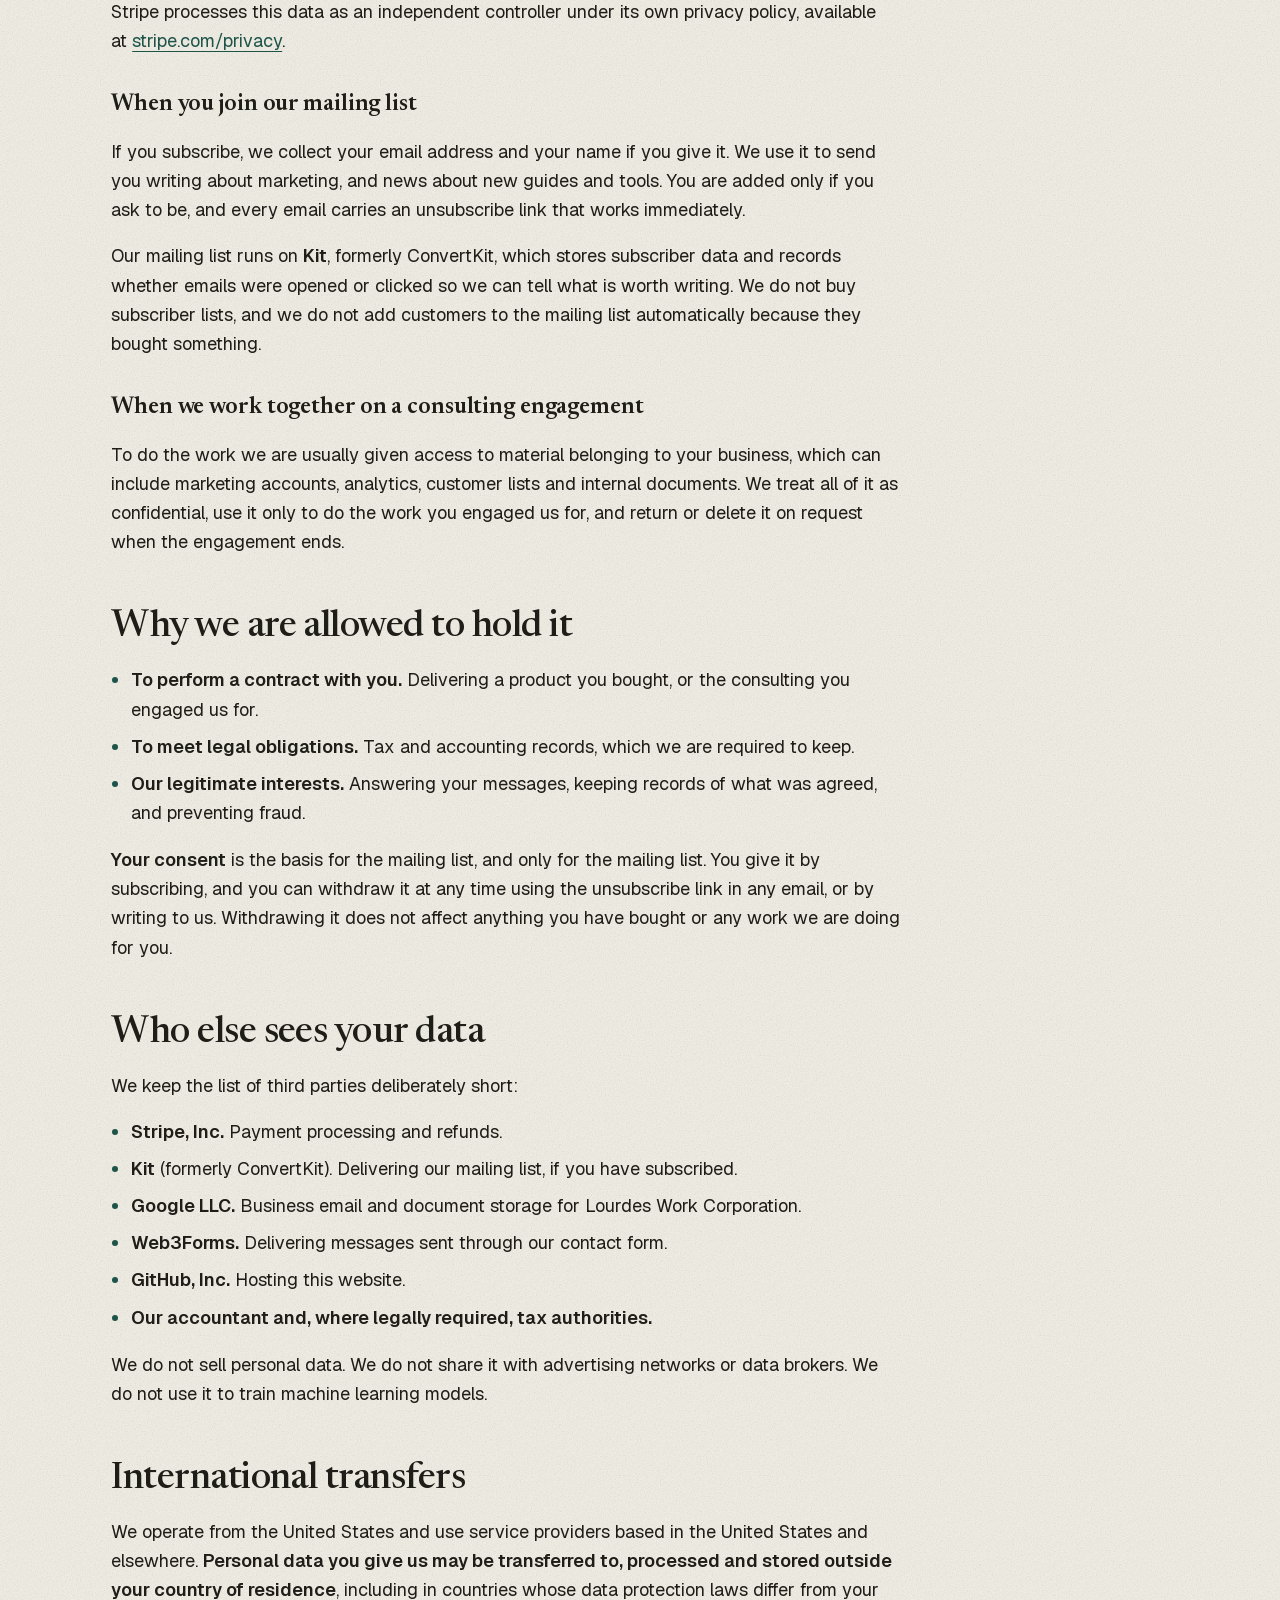
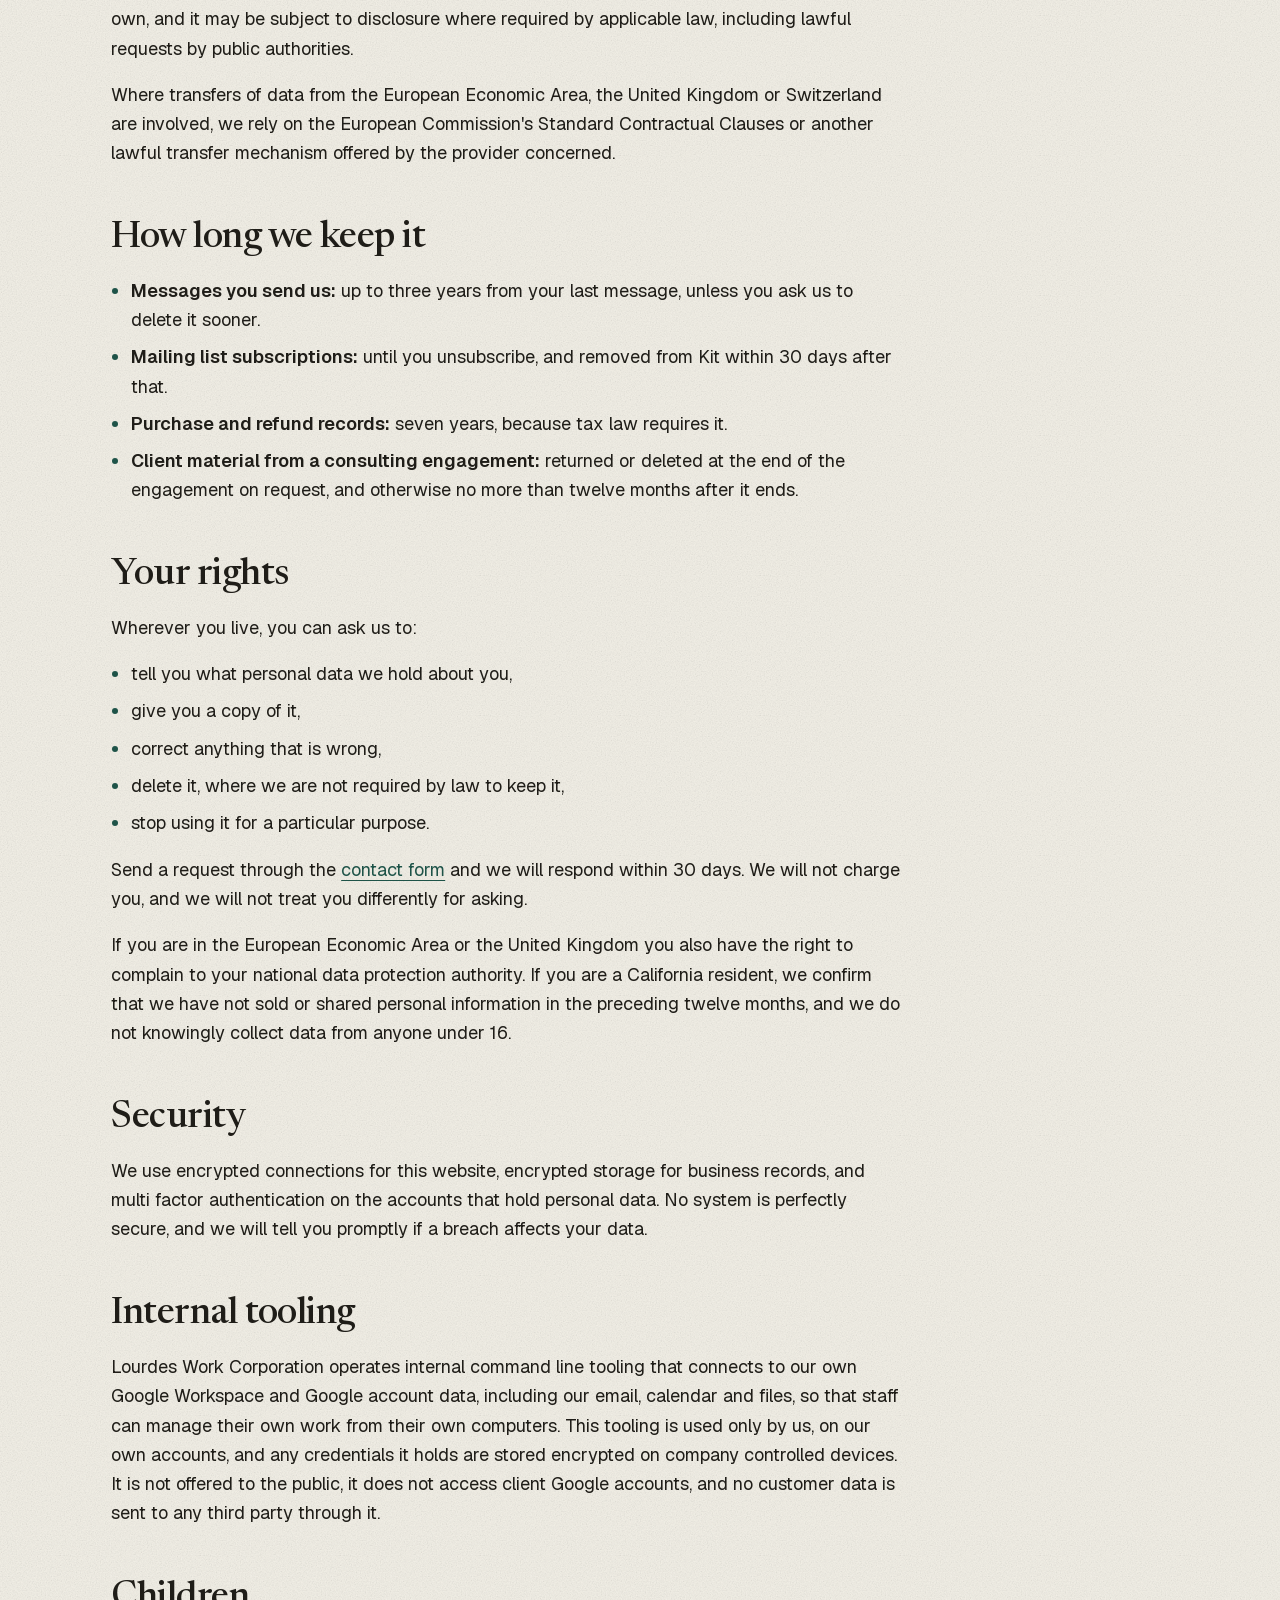
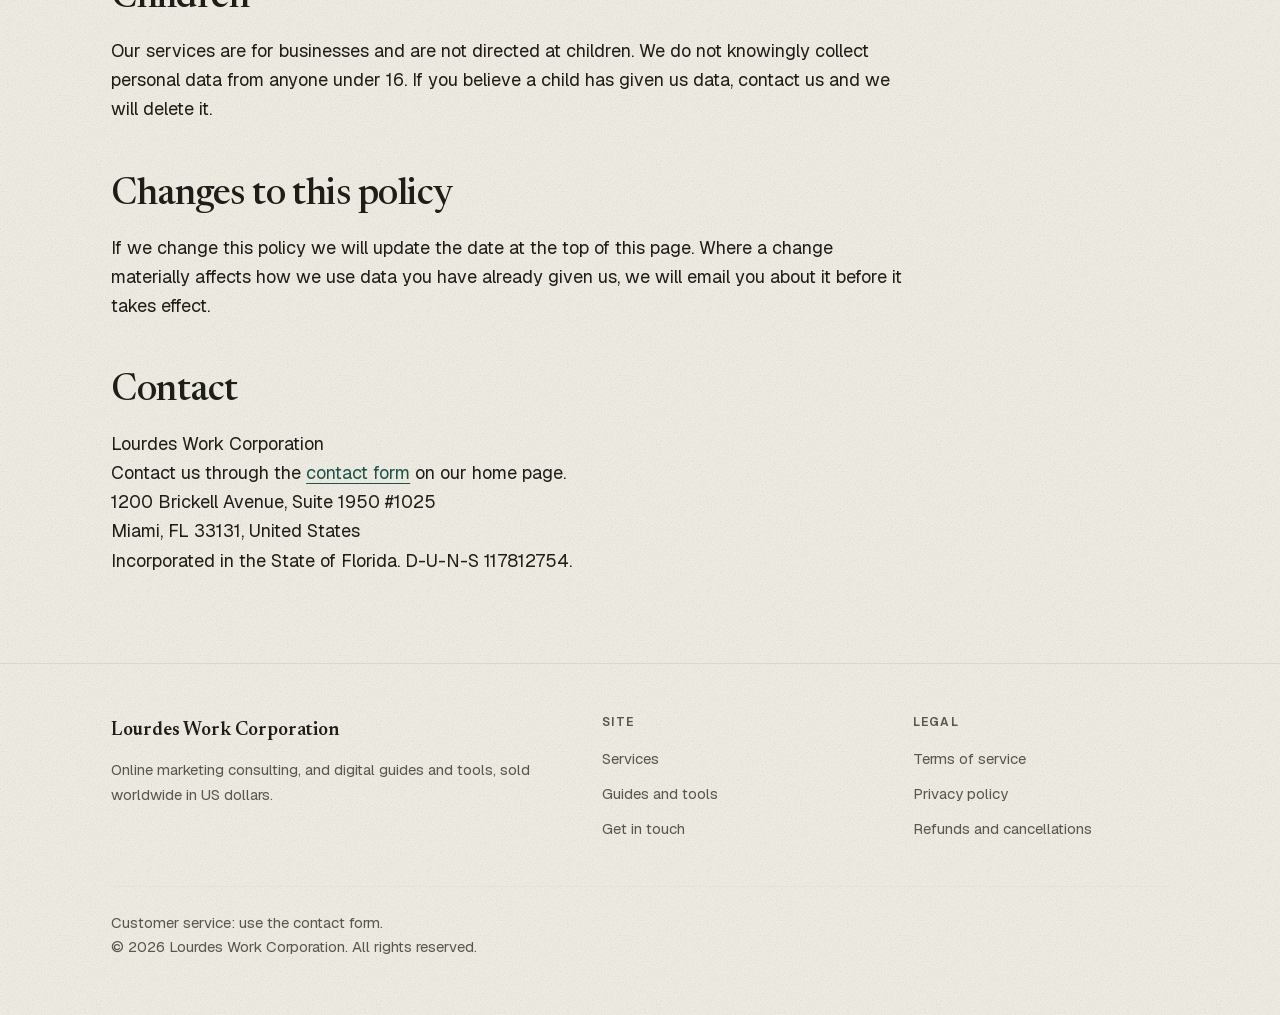
==== commit 14de0e8c: "Contact form live; remove the email address from every page Access key added and the form tested end" ====
--- a/privacy.html
+++ b/privacy.html
@@ -40,7 +40,7 @@
         <h2>The short version</h2>
         <ul>
           <li>This website sets no cookies and runs no analytics or tracking.</li>
-          <li>We collect personal data when you email us, buy something, or join our mailing list.</li>
+          <li>We collect personal data when you message us, buy something, or join our mailing list.</li>
           <li>Card details are handled entirely by Stripe. We never see or store them.</li>
           <li>We do not sell personal data, and we do not share it for advertising.</li>
         </ul>
@@ -48,7 +48,7 @@
 
       <h2>Who we are</h2>
       <p>Lourdes Work Corporation is the data controller for the personal data described here. We are incorporated in the State of Florida, United States, with its registered office at 1200 Brickell Avenue, Suite 1950 #1025, Miami, FL 33131.</p>
-      <p>You can reach us about anything in this policy at <a href="mailto:hello@obilourdes.com">hello@obilourdes.com</a>.</p>
+      <p>You can reach us about anything in this policy through the <a href="index.html#contact">contact form</a> on our home page.</p>
 
       <h2>What we collect</h2>
 
@@ -56,8 +56,9 @@
       <p>Nothing. This site sets no cookies, runs no analytics, embeds no third party scripts and builds no visitor profile. Our hosting provider records standard server access logs, which may include your IP address, for security and reliability. We do not access those logs to identify individuals.</p>
       <p>If we add analytics in future, this policy will be updated before it is switched on.</p>
 
-      <h3>When you email us</h3>
-      <p>We receive your email address, your name if you give it, and whatever you write. We keep this correspondence so we can answer you and keep a record of what was agreed.</p>
+      <h3>When you use our contact form</h3>
+      <p>We receive the name, email address and message you enter. We keep the correspondence so we can answer you and keep a record of what was agreed.</p>
+      <p>The form is delivered by <strong>Web3Forms</strong>, which passes the message to our inbox. It sees the contents of your message in transit. The form sets no cookies and does not track you.</p>
 
       <h3>When you buy a digital product</h3>
       <p>Payments are processed by Stripe, Inc. You enter your card details directly with Stripe. <strong>We never receive, see or store your full card number.</strong> What we receive from Stripe is your name, email address, billing country, the last four digits of the card, and the details of what you bought.</p>
@@ -84,7 +85,8 @@
         <li><strong>Stripe, Inc.</strong> Payment processing and refunds.</li>
         <li><strong>Kit</strong> (formerly ConvertKit). Delivering our mailing list, if you have subscribed.</li>
         <li><strong>Google LLC.</strong> Business email and document storage for Lourdes Work Corporation.</li>
-        <li><strong>Our hosting provider.</strong> Serving this website.</li>
+        <li><strong>Web3Forms.</strong> Delivering messages sent through our contact form.</li>
+        <li><strong>GitHub, Inc.</strong> Hosting this website.</li>
         <li><strong>Our accountant and, where legally required, tax authorities.</strong></li>
       </ul>
       <p>We do not sell personal data. We do not share it with advertising networks or data brokers. We do not use it to train machine learning models.</p>
@@ -95,7 +97,7 @@
 
       <h2>How long we keep it</h2>
       <ul>
-        <li><strong>Email correspondence:</strong> up to three years from your last message, unless you ask us to delete it sooner.</li>
+        <li><strong>Messages you send us:</strong> up to three years from your last message, unless you ask us to delete it sooner.</li>
         <li><strong>Mailing list subscriptions:</strong> until you unsubscribe, and removed from Kit within 30 days after that.</li>
         <li><strong>Purchase and refund records:</strong> seven years, because tax law requires it.</li>
         <li><strong>Client material from a consulting engagement:</strong> returned or deleted at the end of the engagement on request, and otherwise no more than twelve months after it ends.</li>
@@ -110,7 +112,7 @@
         <li>delete it, where we are not required by law to keep it,</li>
         <li>stop using it for a particular purpose.</li>
       </ul>
-      <p>Email <a href="mailto:hello@obilourdes.com">hello@obilourdes.com</a> and we will respond within 30 days. We will not charge you, and we will not treat you differently for asking.</p>
+      <p>Send a request through the <a href="index.html#contact">contact form</a> and we will respond within 30 days. We will not charge you, and we will not treat you differently for asking.</p>
       <p>If you are in the European Economic Area or the United Kingdom you also have the right to complain to your national data protection authority. If you are a California resident, we confirm that we have not sold or shared personal information in the preceding twelve months, and we do not knowingly collect data from anyone under 16.</p>
 
       <h2>Security</h2>
@@ -127,7 +129,7 @@
 
       <h2>Contact</h2>
       <p>Lourdes Work Corporation<br>
-      <a href="mailto:hello@obilourdes.com">hello@obilourdes.com</a><br>
+      Contact us through the <a href="index.html#contact">contact form</a> on our home page.<br>
       1200 Brickell Avenue, Suite 1950 #1025<br>
       Miami, FL 33131, United States<br>
       Incorporated in the State of Florida. D-U-N-S 117812754.</p>
@@ -161,7 +163,7 @@
       </div>
     </div>
     <div class="footer-base">
-      <p>Customer service: <a href="mailto:hello@obilourdes.com">hello@obilourdes.com</a></p>
+      <p>Customer service: use the <a href="index.html#contact">contact form</a>.</p>
       <p>&copy; 2026 Lourdes Work Corporation. All rights reserved.</p>
     </div>
   </div>
--- a/styles.css
+++ b/styles.css
@@ -266,6 +266,46 @@
 .footer .fine { color: var(--ink-soft); max-width: 44ch; margin-top: 0.75rem; }
 .footer-base { margin-top: 2.75rem; padding-top: 1.5rem; border-top: 1px solid var(--rule-soft); color: var(--ink-soft); }
 
+/* ── Contact form. Labels above inputs, never placeholder-as-label. ── */
+.form { display: grid; gap: 1.125rem; max-width: 30rem; }
+.field { display: grid; gap: 0.4375rem; }
+.field label { font-size: 0.875rem; font-weight: 500; color: var(--ink); }
+.field input, .field textarea {
+  font-family: var(--sans); font-size: 1rem; color: var(--ink);
+  background: var(--raised);
+  border: 1px solid var(--rule); border-radius: var(--radius);
+  padding: 0.6875rem 0.8125rem; width: 100%;
+  box-shadow: var(--press);
+  transition: border-color 0.15s ease, box-shadow 0.15s ease;
+}
+.field textarea { resize: vertical; min-height: 7rem; line-height: 1.55; }
+.field input:hover, .field textarea:hover { border-color: var(--ink-soft); }
+.field input:focus, .field textarea:focus {
+  outline: none; border-color: var(--accent);
+  box-shadow: var(--press), 0 0 0 3px color-mix(in srgb, var(--accent) 22%, transparent);
+}
+.field input::placeholder, .field textarea::placeholder { color: var(--ink-soft); opacity: 1; }
+.field .help { font-size: 0.8125rem; color: var(--ink-soft); }
+.field .err { font-size: 0.8125rem; color: #9A2B1E; display: none; }
+@media (prefers-color-scheme: dark) { .field .err { color: #FF9A88; } }
+.field[data-invalid="true"] input,
+.field[data-invalid="true"] textarea { border-color: #9A2B1E; }
+.field[data-invalid="true"] .err { display: block; }
+
+/* Honeypot. Hidden from people, reachable by bots. */
+.hp { position: absolute; left: -9999px; width: 1px; height: 1px; overflow: hidden; }
+
+.form-actions { display: flex; align-items: center; gap: 1rem; flex-wrap: wrap; }
+.form-status { font-size: 0.9375rem; margin: 0; }
+.form-status[data-state="sending"] { color: var(--ink-soft); }
+.form-status[data-state="ok"] { color: var(--accent); font-weight: 500; }
+.form-status[data-state="error"] { color: #9A2B1E; }
+@media (prefers-color-scheme: dark) { .form-status[data-state="error"] { color: #FF9A88; } }
+.btn[aria-disabled="true"] { opacity: 0.6; pointer-events: none; }
+
+.contact-grid { display: grid; gap: 2.5rem; }
+@media (min-width: 900px) { .contact-grid { grid-template-columns: 1fr 1fr; gap: 4rem; align-items: start; } }
+
 /* ── Legal document pages ── */
 .doc { padding-block: clamp(3rem, 6vw, 5rem) clamp(3.5rem, 7vw, 5.5rem); }
 .doc-head { max-width: var(--measure); padding-bottom: 2.25rem; border-bottom: 1px solid var(--rule); margin-bottom: 2.75rem; }
